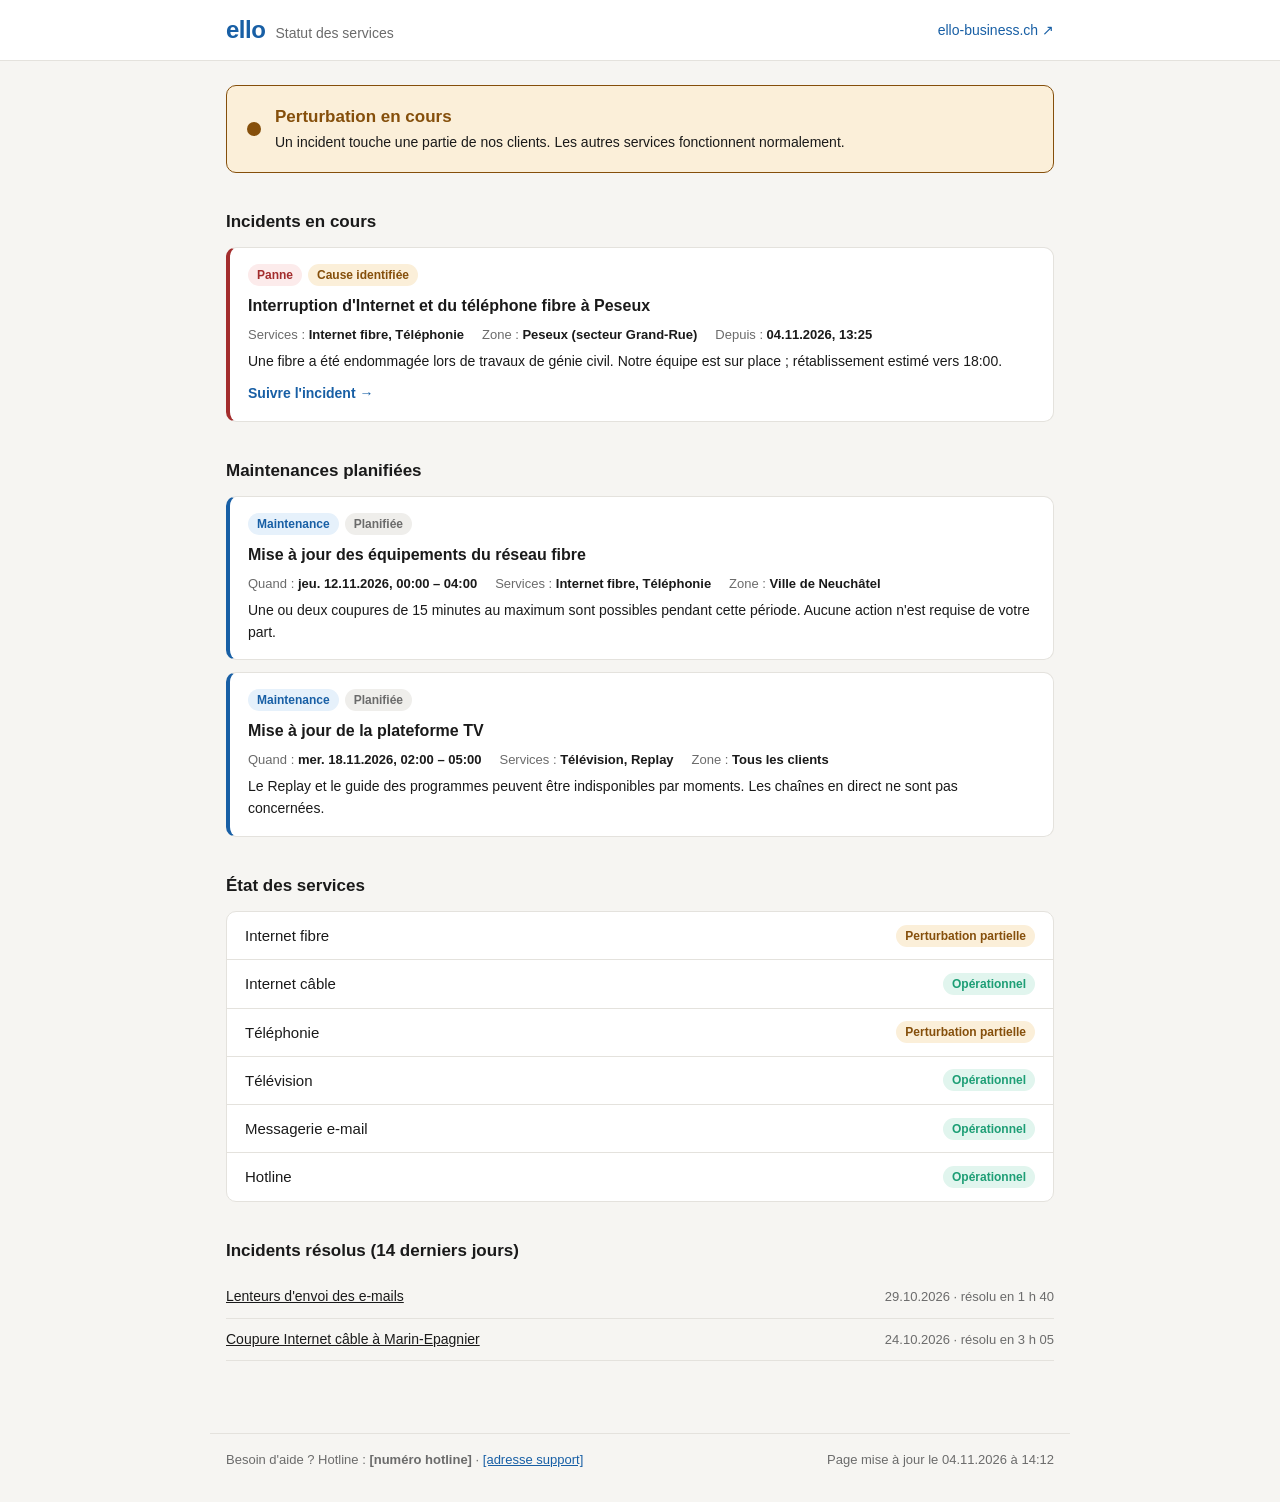
==== index.html @ a66b6b94 "Lien du site principal : ello-business.ch Co-Authored-By: Claude Opus 5.5 <noreply@anthropic.com>" ====
<!doctype html>
<html lang="fr">
<head>
  <meta charset="utf-8">
  <meta name="viewport" content="width=device-width, initial-scale=1">
  <title>Statut des services — ello</title>
  <meta name="description" content="État en temps réel des services ello : pannes en cours et maintenances planifiées.">
  <link rel="stylesheet" href="assets/style.css">
</head>
<body>

<header class="site-header">
  <div class="wrap">
    <a class="logo" href="./"><b>ello</b><span>Statut des services</span></a>
    <nav><a href="https://ello-business.ch">ello-business.ch &#8599;</a></nav>
  </div>
</header>

<main class="wrap">

  <!-- État global : ok / warn / danger selon l'incident le plus grave en cours -->
  <div class="overall warn" role="status">
    <span class="dot" aria-hidden="true"></span>
    <div>
      <strong>Perturbation en cours</strong>
      <p>Un incident touche une partie de nos clients. Les autres services fonctionnent normalement.</p>
    </div>
  </div>

  <h2>Incidents en cours</h2>
  <article class="card accent-danger">
    <div class="pills">
      <span class="pill danger">Panne</span>
      <span class="pill warn">Cause identifiée</span>
    </div>
    <h3><a href="incidents/2026-11-04-panne-fibre-peseux.html">Interruption d'Internet et du téléphone fibre à Peseux</a></h3>
    <div class="meta">
      <span>Services : <b>Internet fibre, Téléphonie</b></span>
      <span>Zone : <b>Peseux (secteur Grand-Rue)</b></span>
      <span>Depuis : <b>04.11.2026, 13:25</b></span>
    </div>
    <p>Une fibre a été endommagée lors de travaux de génie civil. Notre équipe est sur place ; rétablissement estimé vers 18:00.</p>
    <a class="more" href="incidents/2026-11-04-panne-fibre-peseux.html">Suivre l'incident &rarr;</a>
  </article>

  <h2>Maintenances planifiées</h2>
  <article class="card accent-info">
    <div class="pills">
      <span class="pill info">Maintenance</span>
      <span class="pill neutral">Planifiée</span>
    </div>
    <h3>Mise à jour des équipements du réseau fibre</h3>
    <div class="meta">
      <span>Quand : <b>jeu. 12.11.2026, 00:00 – 04:00</b></span>
      <span>Services : <b>Internet fibre, Téléphonie</b></span>
      <span>Zone : <b>Ville de Neuchâtel</b></span>
    </div>
    <p>Une ou deux coupures de 15 minutes au maximum sont possibles pendant cette période. Aucune action n'est requise de votre part.</p>
  </article>
  <article class="card accent-info">
    <div class="pills">
      <span class="pill info">Maintenance</span>
      <span class="pill neutral">Planifiée</span>
    </div>
    <h3>Mise à jour de la plateforme TV</h3>
    <div class="meta">
      <span>Quand : <b>mer. 18.11.2026, 02:00 – 05:00</b></span>
      <span>Services : <b>Télévision, Replay</b></span>
      <span>Zone : <b>Tous les clients</b></span>
    </div>
    <p>Le Replay et le guide des programmes peuvent être indisponibles par moments. Les chaînes en direct ne sont pas concernées.</p>
  </article>

  <h2>État des services</h2>
  <div class="services">
    <ul>
      <li><span>Internet fibre</span><span class="pill warn">Perturbation partielle</span></li>
      <li><span>Internet câble</span><span class="pill ok">Opérationnel</span></li>
      <li><span>Téléphonie</span><span class="pill warn">Perturbation partielle</span></li>
      <li><span>Télévision</span><span class="pill ok">Opérationnel</span></li>
      <li><span>Messagerie e-mail</span><span class="pill ok">Opérationnel</span></li>
      <li><span>Hotline</span><span class="pill ok">Opérationnel</span></li>
    </ul>
  </div>

  <h2>Incidents résolus (14 derniers jours)</h2>
  <ul class="history">
    <li><a href="#">Lenteurs d'envoi des e-mails</a><time datetime="2026-10-29">29.10.2026 · résolu en 1 h 40</time></li>
    <li><a href="#">Coupure Internet câble à Marin-Epagnier</a><time datetime="2026-10-24">24.10.2026 · résolu en 3 h 05</time></li>
  </ul>

</main>

<footer class="site-footer">
  <div class="wrap">
    <span>Besoin d'aide ? Hotline : <b>[numéro hotline]</b> · <a href="mailto:[adresse support]">[adresse support]</a></span>
    <span>Page mise à jour le 04.11.2026 à 14:12</span>
  </div>
</footer>

</body>
</html>
---- assets/style.css ----
/* Page de statut ello — feuille de style partagée (aperçu + pages d'incident).
   Aucune ressource externe : la page doit rester légère et lisible en 4G. */

:root {
  --bg: #f6f5f2;
  --surface: #ffffff;
  --border: #e4e2dd;
  --text: #1a1a1a;
  --muted: #6b6b6b;
  --brand: #185FA5;

  --ok: #1D9E75;      --ok-bg: #E1F5EE;
  --warn: #854F0B;    --warn-bg: #FBEFD9;
  --danger: #A32D2D;  --danger-bg: #FCEBEB;
  --info: #185FA5;    --info-bg: #E6F1FB;
  --neutral: #6b6b6b; --neutral-bg: #efeeeb;
}
@media (prefers-color-scheme: dark) {
  :root {
    --bg: #141414;
    --surface: #1e1e1e;
    --border: #333;
    --text: #ececec;
    --muted: #a0a0a0;
    --brand: #6aa8e8;

    --ok: #4cc79f;      --ok-bg: #16352b;
    --warn: #e0a85a;    --warn-bg: #3a2c14;
    --danger: #e57373;  --danger-bg: #3d1d1d;
    --info: #6aa8e8;    --info-bg: #182c40;
    --neutral: #a0a0a0; --neutral-bg: #2a2a2a;
  }
}

* { box-sizing: border-box; }
html { -webkit-text-size-adjust: 100%; }
body {
  margin: 0;
  background: var(--bg);
  color: var(--text);
  font: 15px/1.55 -apple-system, BlinkMacSystemFont, "Segoe UI", Roboto, "Helvetica Neue", Arial, sans-serif;
}
a { color: var(--brand); }
.wrap { max-width: 860px; margin: 0 auto; padding: 0 16px; }

/* ── En-tête / pied ─────────────────────────────────────────────────── */
.site-header { background: var(--surface); border-bottom: 1px solid var(--border); }
.site-header .wrap { display: flex; align-items: center; justify-content: space-between; height: 60px; }
.logo { display: flex; align-items: baseline; gap: 10px; text-decoration: none; color: var(--text); }
.logo b { font-size: 24px; letter-spacing: -.02em; color: var(--brand); }
.logo span { font-size: 14px; color: var(--muted); }
.site-header nav a { font-size: 14px; text-decoration: none; }

.site-footer { margin: 48px 0 32px; font-size: 13px; color: var(--muted); }
.site-footer .wrap { display: flex; flex-wrap: wrap; justify-content: space-between; gap: 8px 24px; border-top: 1px solid var(--border); padding-top: 16px; }

main.wrap { padding-top: 24px; padding-bottom: 24px; }
h1 { font-size: 26px; line-height: 1.25; margin: 0 0 8px; }
h2 { font-size: 17px; margin: 36px 0 12px; }
.muted { color: var(--muted); }
.small { font-size: 13px; }

/* ── Bandeau d'état global ──────────────────────────────────────────── */
.overall {
  display: flex; gap: 14px; align-items: center;
  padding: 18px 20px; border-radius: 10px; border: 1px solid;
}
.overall .dot { flex: none; width: 14px; height: 14px; border-radius: 50%; background: currentColor; }
.overall strong { display: block; font-size: 17px; }
.overall p { margin: 2px 0 0; font-size: 14px; color: var(--text); }
.overall.ok     { color: var(--ok);     background: var(--ok-bg);     border-color: var(--ok); }
.overall.warn   { color: var(--warn);   background: var(--warn-bg);   border-color: var(--warn); }
.overall.danger { color: var(--danger); background: var(--danger-bg); border-color: var(--danger); }

/* ── Pastilles ──────────────────────────────────────────────────────── */
.pill {
  display: inline-block; font-size: 12px; font-weight: 600; line-height: 1;
  padding: 5px 9px; border-radius: 999px; white-space: nowrap;
}
.pill.ok      { color: var(--ok);      background: var(--ok-bg); }
.pill.warn    { color: var(--warn);    background: var(--warn-bg); }
.pill.danger  { color: var(--danger);  background: var(--danger-bg); }
.pill.info    { color: var(--info);    background: var(--info-bg); }
.pill.neutral { color: var(--neutral); background: var(--neutral-bg); }

/* ── Cartes (incidents, maintenances) ───────────────────────────────── */
.card {
  background: var(--surface); border: 1px solid var(--border); border-radius: 10px;
  padding: 16px 18px; margin-bottom: 12px;
}
.card.accent-danger { border-left: 4px solid var(--danger); }
.card.accent-info   { border-left: 4px solid var(--info); }
.card .pills { display: flex; flex-wrap: wrap; gap: 6px; margin-bottom: 8px; }
.card h3 { font-size: 16px; margin: 0 0 6px; }
.card h3 a { color: var(--text); text-decoration: none; }
.card h3 a:hover { text-decoration: underline; }
.card p { margin: 6px 0 0; font-size: 14px; }
.meta { display: flex; flex-wrap: wrap; gap: 4px 18px; font-size: 13px; color: var(--muted); }
.meta b { color: var(--text); font-weight: 600; }
.card .more { display: inline-block; margin-top: 10px; font-size: 14px; font-weight: 600; text-decoration: none; }

.empty { padding: 14px 18px; border: 1px dashed var(--border); border-radius: 10px; color: var(--muted); font-size: 14px; }

/* ── Liste des services ─────────────────────────────────────────────── */
.services { background: var(--surface); border: 1px solid var(--border); border-radius: 10px; overflow: hidden; }
.services li {
  list-style: none; display: flex; justify-content: space-between; align-items: center; gap: 12px;
  padding: 12px 18px; border-top: 1px solid var(--border);
}
.services li:first-child { border-top: 0; }
.services ul { margin: 0; padding: 0; }

/* ── Historique (incidents résolus) ─────────────────────────────────── */
.history { margin: 0; padding: 0; }
.history li {
  list-style: none; display: flex; justify-content: space-between; align-items: baseline; gap: 12px;
  padding: 10px 0; border-bottom: 1px solid var(--border); font-size: 14px;
}
.history li a { color: var(--text); }
.history time { flex: none; color: var(--muted); font-size: 13px; }

/* ── Page incident ──────────────────────────────────────────────────── */
.back { display: inline-block; margin-bottom: 16px; font-size: 14px; text-decoration: none; }
.incident-head .pills { display: flex; flex-wrap: wrap; gap: 6px; margin-bottom: 10px; }

.steps { display: flex; margin: 24px 0; padding: 0; counter-reset: step; }
.steps li {
  list-style: none; flex: 1; position: relative; text-align: center;
  font-size: 12px; color: var(--muted); padding-top: 26px;
}
.steps li::before {
  content: ""; position: absolute; top: 4px; left: 50%; transform: translateX(-50%);
  width: 14px; height: 14px; border-radius: 50%;
  background: var(--surface); border: 2px solid var(--border); z-index: 1;
}
.steps li::after {
  content: ""; position: absolute; top: 11px; left: -50%; width: 100%; height: 2px; background: var(--border);
}
.steps li:first-child::after { display: none; }
.steps li.done { color: var(--text); }
.steps li.done::before { background: var(--warn); border-color: var(--warn); }
.steps li.done::after  { background: var(--warn); }
.steps li.current { color: var(--text); font-weight: 700; }
.steps li.current::before { box-shadow: 0 0 0 4px var(--warn-bg); }

.facts {
  display: grid; grid-template-columns: repeat(auto-fit, minmax(180px, 1fr)); gap: 1px;
  background: var(--border); border: 1px solid var(--border); border-radius: 10px; overflow: hidden;
}
.facts div { background: var(--surface); padding: 12px 16px; }
.facts dt { font-size: 12px; color: var(--muted); }
.facts dd { margin: 2px 0 0; font-weight: 600; }

.advice {
  margin-top: 16px; padding: 14px 18px; border-radius: 10px;
  background: var(--info-bg); font-size: 14px;
}
.advice strong { color: var(--info); }
.advice ul { margin: 6px 0 0; padding-left: 20px; }

.timeline { margin: 0; padding: 0; }
.timeline li { list-style: none; position: relative; padding: 0 0 22px 26px; border-left: 2px solid var(--border); margin-left: 6px; }
.timeline li:last-child { border-left-color: transparent; padding-bottom: 0; }
.timeline li::before {
  content: ""; position: absolute; left: -7px; top: 4px;
  width: 12px; height: 12px; border-radius: 50%; background: var(--surface); border: 2px solid var(--muted);
}
.timeline li:first-child::before { border-color: var(--warn); background: var(--warn); }
.timeline .when { font-size: 13px; color: var(--muted); }
.timeline .when .pill { margin-left: 6px; vertical-align: 1px; }
.timeline p { margin: 4px 0 0; }

@media (max-width: 560px) {
  h1 { font-size: 22px; }
  .steps li { font-size: 11px; }
  .history li { flex-direction: column; gap: 2px; }
}
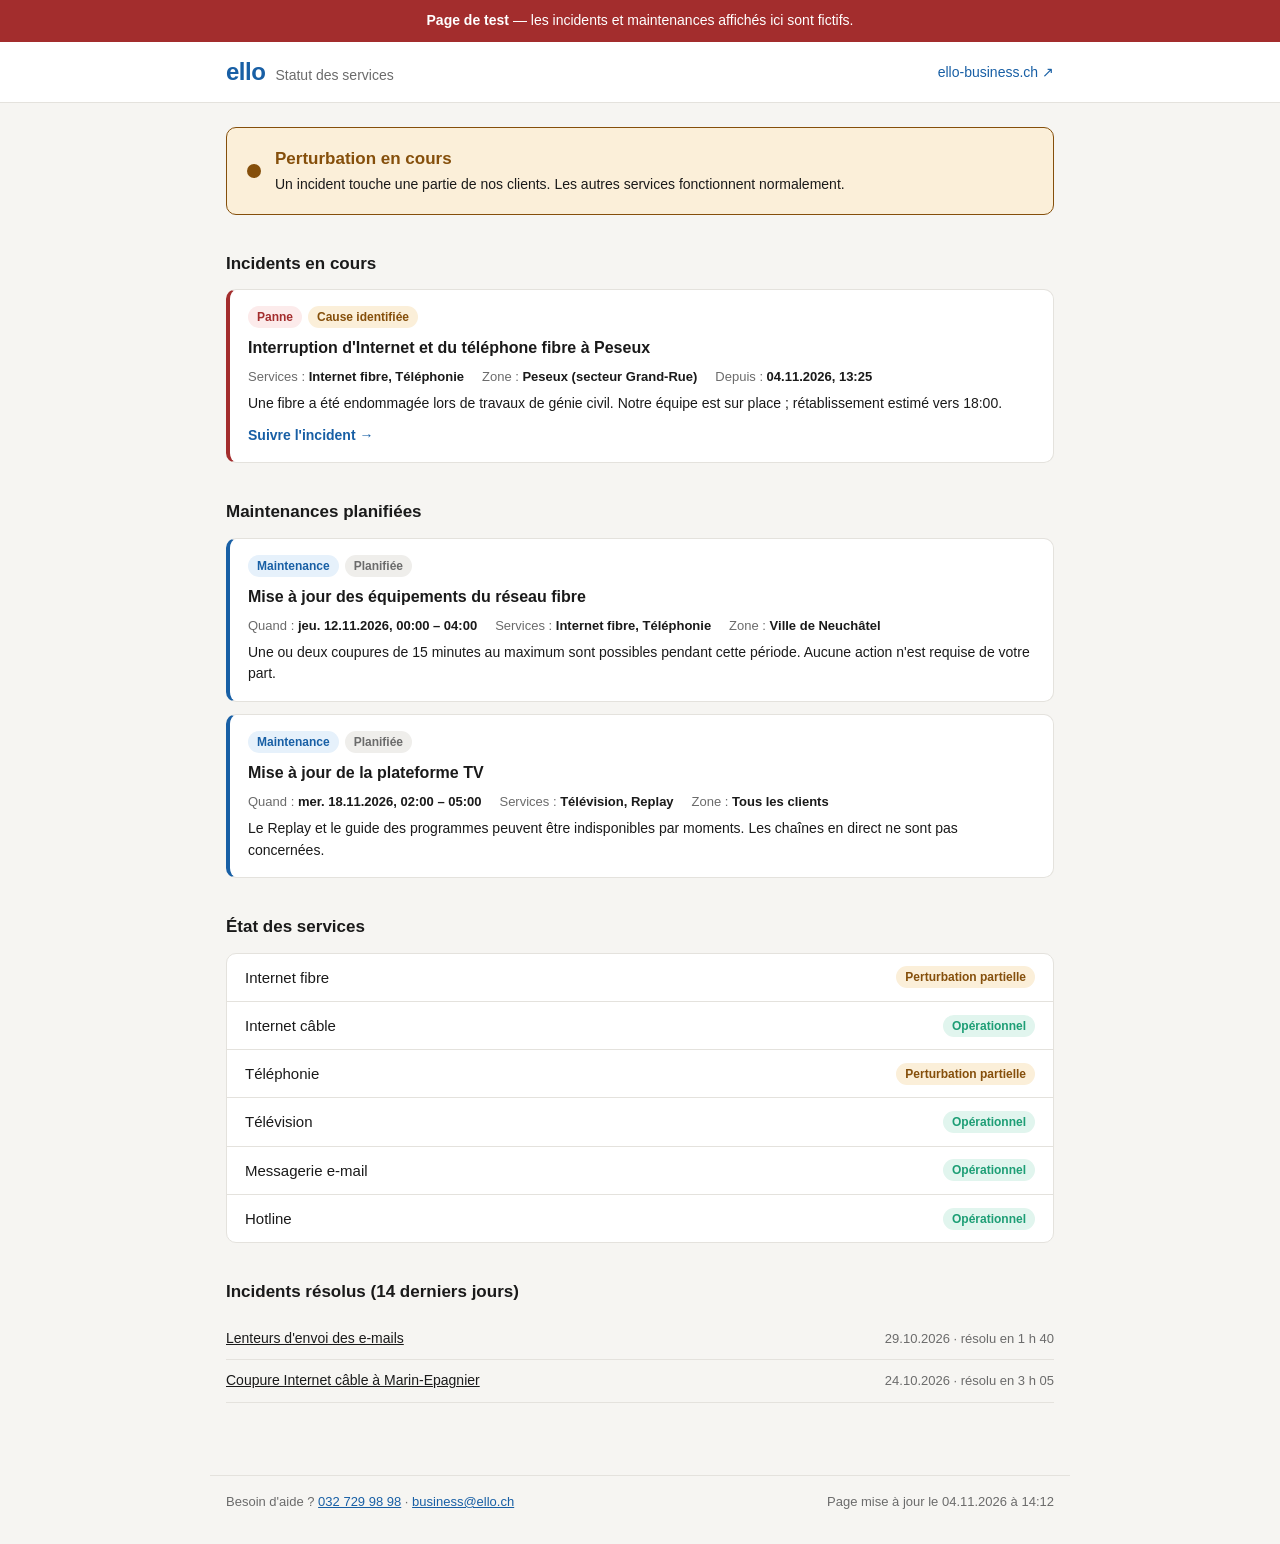
==== commit 2b620126: "Bandeau « page de test » et contacts business en pied de page Co-Authored-By: Claude Opus 5.5 <norep" ====
--- a/index.html
+++ b/index.html
@@ -8,6 +8,10 @@
   <link rel="stylesheet" href="assets/style.css">
 </head>
 <body>
+
+<div class="test-banner" role="alert">
+  <strong>Page de test</strong> — les incidents et maintenances affichés ici sont fictifs.
+</div>
 
 <header class="site-header">
   <div class="wrap">
@@ -93,7 +97,7 @@
 
 <footer class="site-footer">
   <div class="wrap">
-    <span>Besoin d'aide ? Hotline : <b>[numéro hotline]</b> · <a href="mailto:[adresse support]">[adresse support]</a></span>
+    <span>Besoin d'aide ? <a href="tel:+41327299898">032 729 98 98</a> · <a href="mailto:business@ello.ch">business@ello.ch</a></span>
     <span>Page mise à jour le 04.11.2026 à 14:12</span>
   </div>
 </footer>
--- a/assets/style.css
+++ b/assets/style.css
@@ -175,3 +175,9 @@
   .steps li { font-size: 11px; }
   .history li { flex-direction: column; gap: 2px; }
 }
+
+/* ── Bandeau « page de test » (à retirer à la mise en service) ───────── */
+.test-banner {
+  background: #A32D2D; color: #fff; text-align: center;
+  padding: 10px 16px; font-size: 14px;
+}
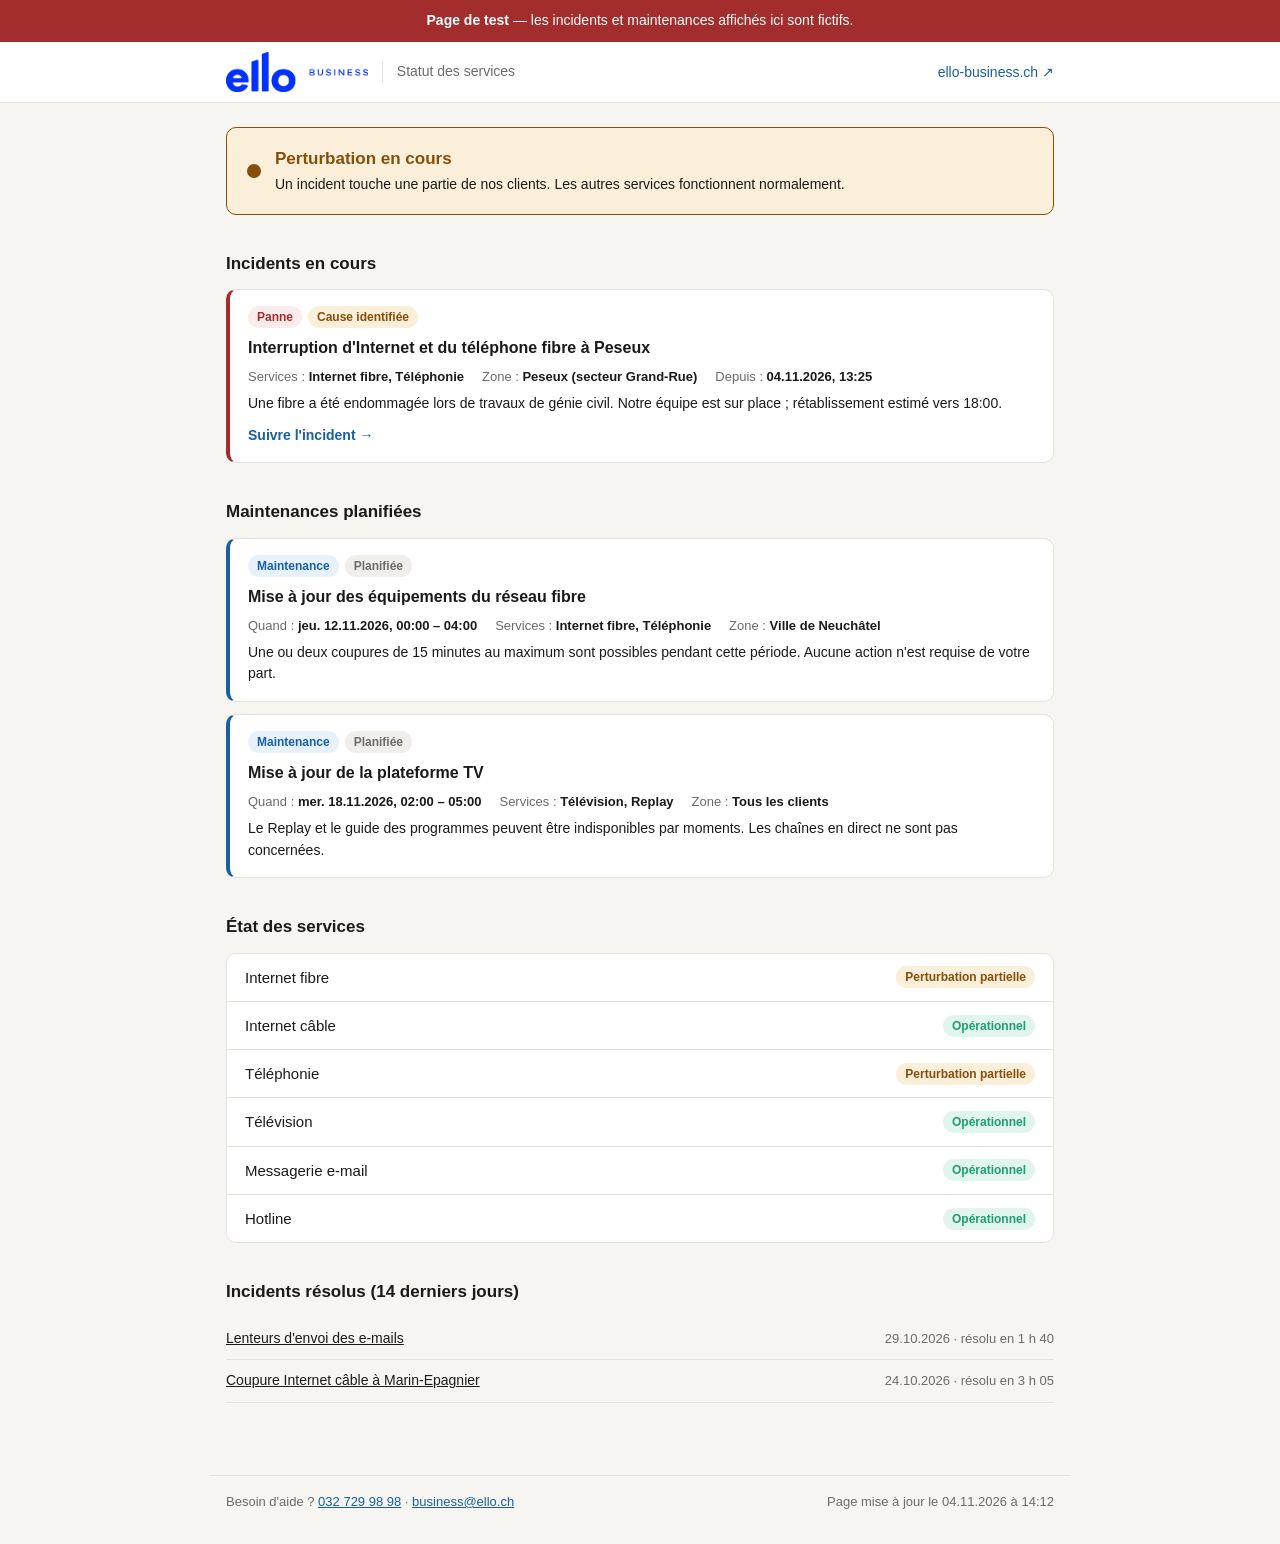
==== commit 6aef3e26: "Logo ello business dans l'en-tête (blanc en mode sombre) Co-Authored-By: Claude Opus 5.5 <noreply@an" ====
--- a/index.html
+++ b/index.html
@@ -15,7 +15,7 @@
 
 <header class="site-header">
   <div class="wrap">
-    <a class="logo" href="./"><b>ello</b><span>Statut des services</span></a>
+    <a class="logo" href="./"><img src="assets/logo-ello-business.png" alt="ello business" width="142" height="40"><span>Statut des services</span></a>
     <nav><a href="https://ello-business.ch">ello-business.ch &#8599;</a></nav>
   </div>
 </header>
--- a/assets/style.css
+++ b/assets/style.css
@@ -46,9 +46,12 @@
 /* ── En-tête / pied ─────────────────────────────────────────────────── */
 .site-header { background: var(--surface); border-bottom: 1px solid var(--border); }
 .site-header .wrap { display: flex; align-items: center; justify-content: space-between; height: 60px; }
-.logo { display: flex; align-items: baseline; gap: 10px; text-decoration: none; color: var(--text); }
-.logo b { font-size: 24px; letter-spacing: -.02em; color: var(--brand); }
-.logo span { font-size: 14px; color: var(--muted); }
+.logo { display: flex; align-items: center; gap: 14px; text-decoration: none; color: var(--text); }
+.logo img { display: block; height: 40px; width: auto; }
+.logo span { font-size: 14px; color: var(--muted); padding-left: 14px; border-left: 1px solid var(--border); }
+/* Logo bleu illisible sur fond sombre : passé en blanc en mode sombre. */
+@media (prefers-color-scheme: dark) { .logo img { filter: brightness(0) invert(1); } }
+@media (max-width: 420px) { .logo span { display: none; } }
 .site-header nav a { font-size: 14px; text-decoration: none; }
 
 .site-footer { margin: 48px 0 32px; font-size: 13px; color: var(--muted); }
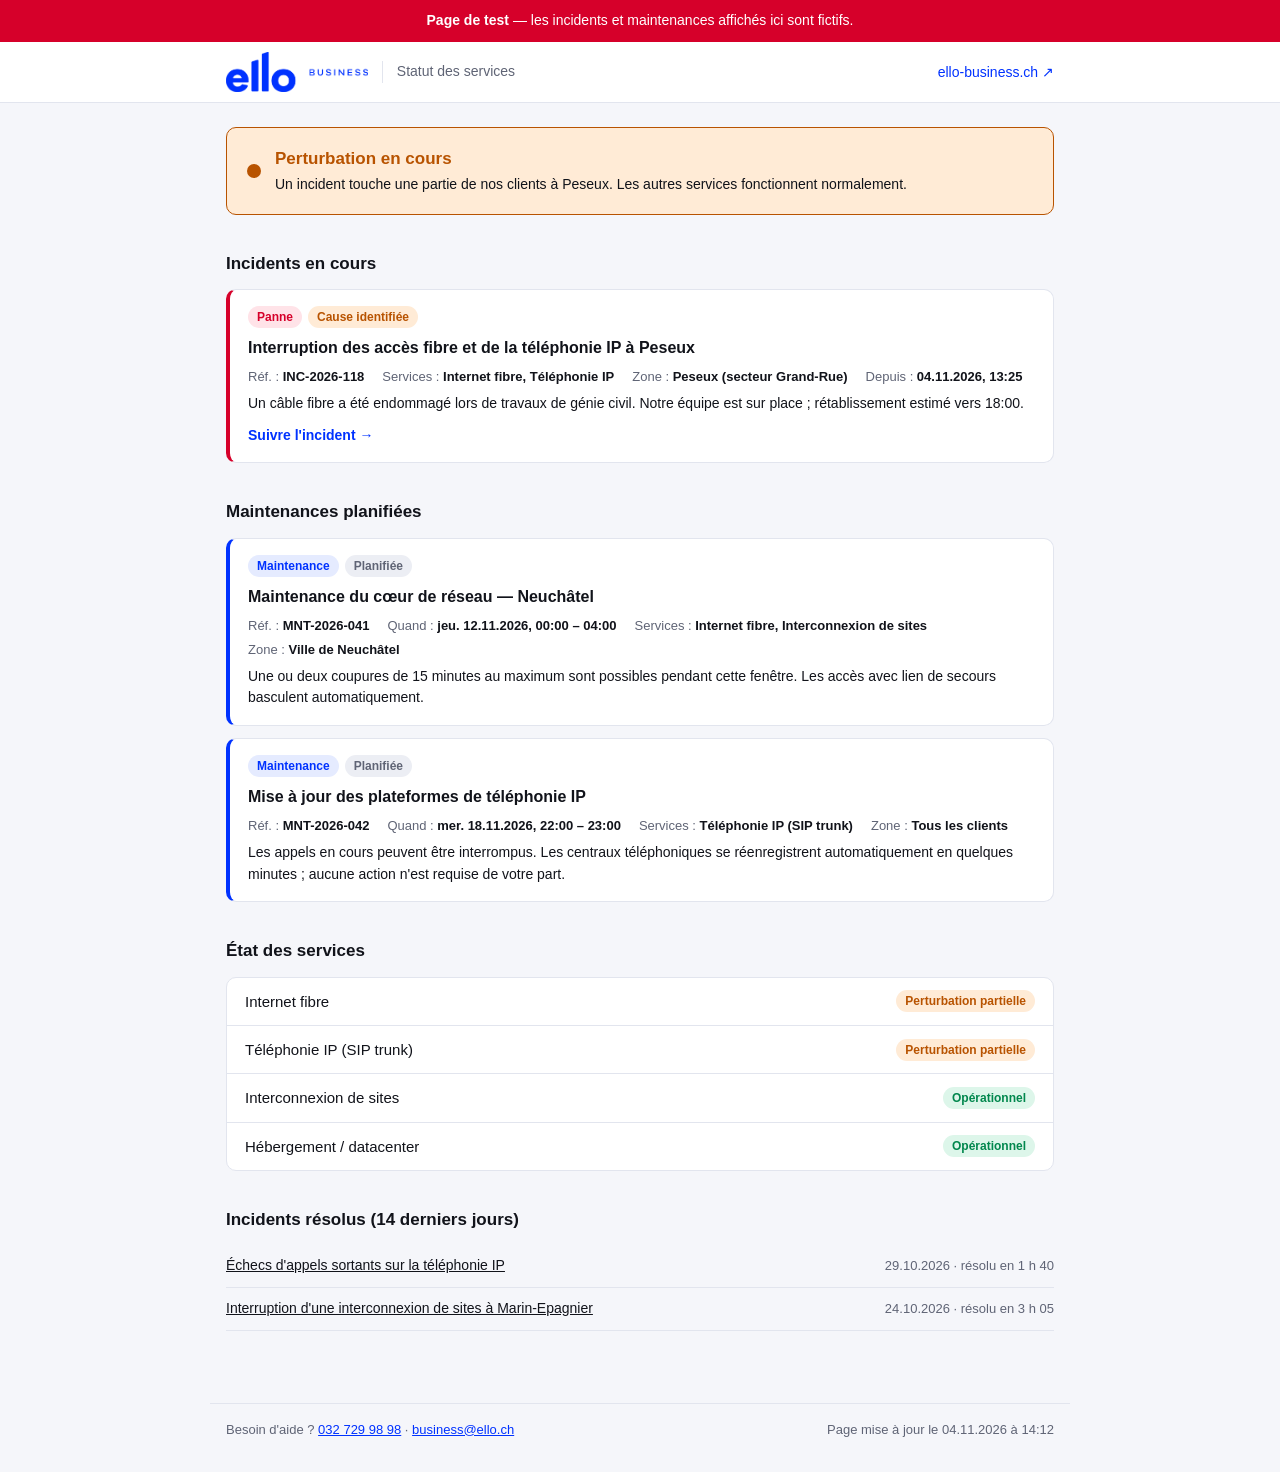
==== commit 3de87bf1: "Contenu B2B : services, exemples, références et conseils pour clients pro Services : Internet fibre," ====
--- a/index.html
+++ b/index.html
@@ -3,8 +3,8 @@
 <head>
   <meta charset="utf-8">
   <meta name="viewport" content="width=device-width, initial-scale=1">
-  <title>Statut des services — ello</title>
-  <meta name="description" content="État en temps réel des services ello : pannes en cours et maintenances planifiées.">
+  <title>Statut des services — ello business</title>
+  <meta name="description" content="État des services ello business : incidents en cours et maintenances planifiées.">
   <link rel="stylesheet" href="assets/style.css">
 </head>
 <body>
@@ -27,7 +27,7 @@
     <span class="dot" aria-hidden="true"></span>
     <div>
       <strong>Perturbation en cours</strong>
-      <p>Un incident touche une partie de nos clients. Les autres services fonctionnent normalement.</p>
+      <p>Un incident touche une partie de nos clients à Peseux. Les autres services fonctionnent normalement.</p>
     </div>
   </div>
 
@@ -37,13 +37,14 @@
       <span class="pill danger">Panne</span>
       <span class="pill warn">Cause identifiée</span>
     </div>
-    <h3><a href="incidents/2026-11-04-panne-fibre-peseux.html">Interruption d'Internet et du téléphone fibre à Peseux</a></h3>
+    <h3><a href="incidents/2026-11-04-panne-fibre-peseux.html">Interruption des accès fibre et de la téléphonie IP à Peseux</a></h3>
     <div class="meta">
-      <span>Services : <b>Internet fibre, Téléphonie</b></span>
+      <span>Réf. : <b>INC-2026-118</b></span>
+      <span>Services : <b>Internet fibre, Téléphonie IP</b></span>
       <span>Zone : <b>Peseux (secteur Grand-Rue)</b></span>
       <span>Depuis : <b>04.11.2026, 13:25</b></span>
     </div>
-    <p>Une fibre a été endommagée lors de travaux de génie civil. Notre équipe est sur place ; rétablissement estimé vers 18:00.</p>
+    <p>Un câble fibre a été endommagé lors de travaux de génie civil. Notre équipe est sur place ; rétablissement estimé vers 18:00.</p>
     <a class="more" href="incidents/2026-11-04-panne-fibre-peseux.html">Suivre l'incident &rarr;</a>
   </article>
 
@@ -53,44 +54,44 @@
       <span class="pill info">Maintenance</span>
       <span class="pill neutral">Planifiée</span>
     </div>
-    <h3>Mise à jour des équipements du réseau fibre</h3>
+    <h3>Maintenance du cœur de réseau — Neuchâtel</h3>
     <div class="meta">
+      <span>Réf. : <b>MNT-2026-041</b></span>
       <span>Quand : <b>jeu. 12.11.2026, 00:00 – 04:00</b></span>
-      <span>Services : <b>Internet fibre, Téléphonie</b></span>
+      <span>Services : <b>Internet fibre, Interconnexion de sites</b></span>
       <span>Zone : <b>Ville de Neuchâtel</b></span>
     </div>
-    <p>Une ou deux coupures de 15 minutes au maximum sont possibles pendant cette période. Aucune action n'est requise de votre part.</p>
+    <p>Une ou deux coupures de 15 minutes au maximum sont possibles pendant cette fenêtre. Les accès avec lien de secours basculent automatiquement.</p>
   </article>
   <article class="card accent-info">
     <div class="pills">
       <span class="pill info">Maintenance</span>
       <span class="pill neutral">Planifiée</span>
     </div>
-    <h3>Mise à jour de la plateforme TV</h3>
+    <h3>Mise à jour des plateformes de téléphonie IP</h3>
     <div class="meta">
-      <span>Quand : <b>mer. 18.11.2026, 02:00 – 05:00</b></span>
-      <span>Services : <b>Télévision, Replay</b></span>
+      <span>Réf. : <b>MNT-2026-042</b></span>
+      <span>Quand : <b>mer. 18.11.2026, 22:00 – 23:00</b></span>
+      <span>Services : <b>Téléphonie IP (SIP trunk)</b></span>
       <span>Zone : <b>Tous les clients</b></span>
     </div>
-    <p>Le Replay et le guide des programmes peuvent être indisponibles par moments. Les chaînes en direct ne sont pas concernées.</p>
+    <p>Les appels en cours peuvent être interrompus. Les centraux téléphoniques se réenregistrent automatiquement en quelques minutes ; aucune action n'est requise de votre part.</p>
   </article>
 
   <h2>État des services</h2>
   <div class="services">
     <ul>
       <li><span>Internet fibre</span><span class="pill warn">Perturbation partielle</span></li>
-      <li><span>Internet câble</span><span class="pill ok">Opérationnel</span></li>
-      <li><span>Téléphonie</span><span class="pill warn">Perturbation partielle</span></li>
-      <li><span>Télévision</span><span class="pill ok">Opérationnel</span></li>
-      <li><span>Messagerie e-mail</span><span class="pill ok">Opérationnel</span></li>
-      <li><span>Hotline</span><span class="pill ok">Opérationnel</span></li>
+      <li><span>Téléphonie IP (SIP trunk)</span><span class="pill warn">Perturbation partielle</span></li>
+      <li><span>Interconnexion de sites</span><span class="pill ok">Opérationnel</span></li>
+      <li><span>Hébergement / datacenter</span><span class="pill ok">Opérationnel</span></li>
     </ul>
   </div>
 
   <h2>Incidents résolus (14 derniers jours)</h2>
   <ul class="history">
-    <li><a href="#">Lenteurs d'envoi des e-mails</a><time datetime="2026-10-29">29.10.2026 · résolu en 1 h 40</time></li>
-    <li><a href="#">Coupure Internet câble à Marin-Epagnier</a><time datetime="2026-10-24">24.10.2026 · résolu en 3 h 05</time></li>
+    <li><a href="#">Échecs d'appels sortants sur la téléphonie IP</a><time datetime="2026-10-29">29.10.2026 · résolu en 1 h 40</time></li>
+    <li><a href="#">Interruption d'une interconnexion de sites à Marin-Epagnier</a><time datetime="2026-10-24">24.10.2026 · résolu en 3 h 05</time></li>
   </ul>
 
 </main>
--- a/assets/style.css
+++ b/assets/style.css
@@ -2,33 +2,35 @@
    Aucune ressource externe : la page doit rester légère et lisible en 4G. */
 
 :root {
-  --bg: #f6f5f2;
+  /* Palette calée sur le bleu du logo ello business (#0032FF). Les couleurs de
+     texte restent assez foncées pour être lisibles sur fond blanc (WCAG AA). */
+  --bg: #f5f6fa;
   --surface: #ffffff;
-  --border: #e4e2dd;
-  --text: #1a1a1a;
-  --muted: #6b6b6b;
-  --brand: #185FA5;
+  --border: #e2e5ee;
+  --text: #11131a;
+  --muted: #5f6475;
+  --brand: #0032FF;
 
-  --ok: #1D9E75;      --ok-bg: #E1F5EE;
-  --warn: #854F0B;    --warn-bg: #FBEFD9;
-  --danger: #A32D2D;  --danger-bg: #FCEBEB;
-  --info: #185FA5;    --info-bg: #E6F1FB;
-  --neutral: #6b6b6b; --neutral-bg: #efeeeb;
+  --ok: #00874D;      --ok-bg: #DDF6EA;
+  --warn: #B85300;    --warn-bg: #FFEBD6;
+  --danger: #D6002A;  --danger-bg: #FFE3E8;
+  --info: #0032FF;    --info-bg: #E5EBFF;
+  --neutral: #5f6475; --neutral-bg: #eceef4;
 }
 @media (prefers-color-scheme: dark) {
   :root {
-    --bg: #141414;
-    --surface: #1e1e1e;
-    --border: #333;
-    --text: #ececec;
-    --muted: #a0a0a0;
-    --brand: #6aa8e8;
+    --bg: #0e1018;
+    --surface: #181b26;
+    --border: #2c3142;
+    --text: #eceef4;
+    --muted: #a3a8b8;
+    --brand: #7C95FF;
 
-    --ok: #4cc79f;      --ok-bg: #16352b;
-    --warn: #e0a85a;    --warn-bg: #3a2c14;
-    --danger: #e57373;  --danger-bg: #3d1d1d;
-    --info: #6aa8e8;    --info-bg: #182c40;
-    --neutral: #a0a0a0; --neutral-bg: #2a2a2a;
+    --ok: #2FD08A;      --ok-bg: #0f3324;
+    --warn: #FF9F43;    --warn-bg: #3d2610;
+    --danger: #FF5C77;  --danger-bg: #42121c;
+    --info: #7C95FF;    --info-bg: #161f4d;
+    --neutral: #a3a8b8; --neutral-bg: #262a38;
   }
 }
 
@@ -181,6 +183,6 @@
 
 /* ── Bandeau « page de test » (à retirer à la mise en service) ───────── */
 .test-banner {
-  background: #A32D2D; color: #fff; text-align: center;
+  background: #D6002A; color: #fff; text-align: center;
   padding: 10px 16px; font-size: 14px;
 }
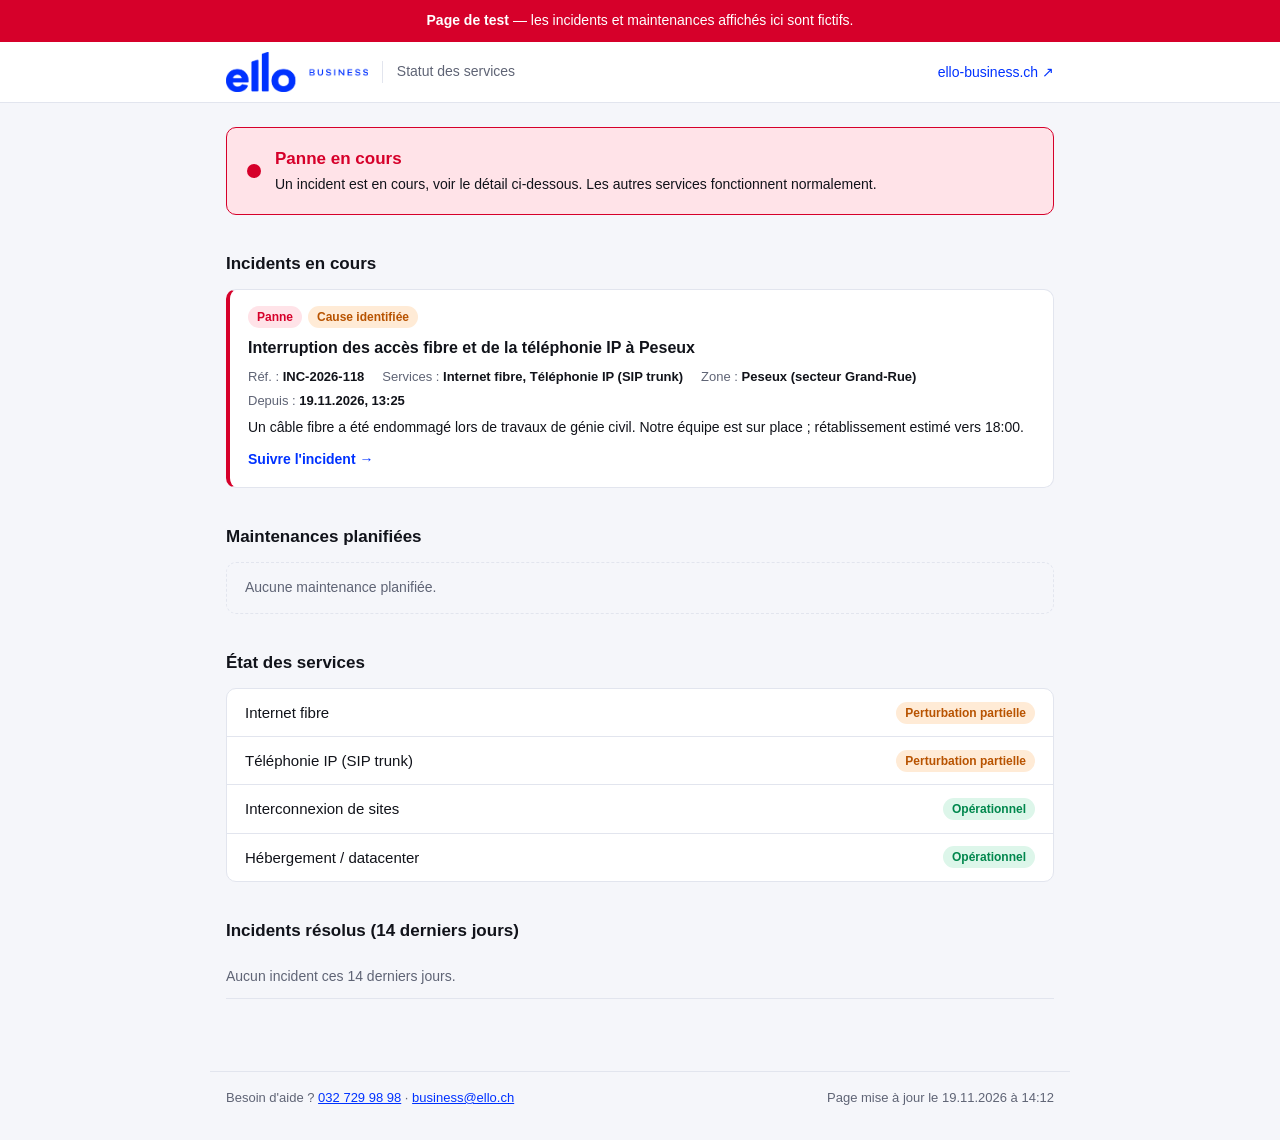
==== commit e1ab2542: "Contenu piloté par status.json, publié depuis le dashboard hotline Le HTML ne contient plus de donné" ====
--- a/index.html
+++ b/index.html
@@ -7,9 +7,10 @@
   <meta name="description" content="État des services ello business : incidents en cours et maintenances planifiées.">
   <link rel="stylesheet" href="assets/style.css">
 </head>
-<body>
+<!-- Contenu affiché depuis status.json (publié depuis le dashboard hotline) — voir assets/status.js -->
+<body data-page="index">
 
-<div class="test-banner" role="alert">
+<div class="test-banner" id="test-banner" role="alert" hidden>
   <strong>Page de test</strong> — les incidents et maintenances affichés ici sont fictifs.
 </div>
 
@@ -22,86 +23,35 @@
 
 <main class="wrap">
 
-  <!-- État global : ok / warn / danger selon l'incident le plus grave en cours -->
-  <div class="overall warn" role="status">
+  <div class="overall neutral" id="overall" role="status">
     <span class="dot" aria-hidden="true"></span>
-    <div>
-      <strong>Perturbation en cours</strong>
-      <p>Un incident touche une partie de nos clients à Peseux. Les autres services fonctionnent normalement.</p>
-    </div>
+    <div><strong>Chargement…</strong><p>Récupération de l'état des services.</p></div>
   </div>
+  <noscript>
+    <div class="overall warn"><div><strong>JavaScript requis</strong><p>Activez JavaScript pour afficher l'état des services, ou contactez le support au 032 729 98 98.</p></div></div>
+  </noscript>
 
   <h2>Incidents en cours</h2>
-  <article class="card accent-danger">
-    <div class="pills">
-      <span class="pill danger">Panne</span>
-      <span class="pill warn">Cause identifiée</span>
-    </div>
-    <h3><a href="incidents/2026-11-04-panne-fibre-peseux.html">Interruption des accès fibre et de la téléphonie IP à Peseux</a></h3>
-    <div class="meta">
-      <span>Réf. : <b>INC-2026-118</b></span>
-      <span>Services : <b>Internet fibre, Téléphonie IP</b></span>
-      <span>Zone : <b>Peseux (secteur Grand-Rue)</b></span>
-      <span>Depuis : <b>04.11.2026, 13:25</b></span>
-    </div>
-    <p>Un câble fibre a été endommagé lors de travaux de génie civil. Notre équipe est sur place ; rétablissement estimé vers 18:00.</p>
-    <a class="more" href="incidents/2026-11-04-panne-fibre-peseux.html">Suivre l'incident &rarr;</a>
-  </article>
+  <div id="incidents"></div>
 
   <h2>Maintenances planifiées</h2>
-  <article class="card accent-info">
-    <div class="pills">
-      <span class="pill info">Maintenance</span>
-      <span class="pill neutral">Planifiée</span>
-    </div>
-    <h3>Maintenance du cœur de réseau — Neuchâtel</h3>
-    <div class="meta">
-      <span>Réf. : <b>MNT-2026-041</b></span>
-      <span>Quand : <b>jeu. 12.11.2026, 00:00 – 04:00</b></span>
-      <span>Services : <b>Internet fibre, Interconnexion de sites</b></span>
-      <span>Zone : <b>Ville de Neuchâtel</b></span>
-    </div>
-    <p>Une ou deux coupures de 15 minutes au maximum sont possibles pendant cette fenêtre. Les accès avec lien de secours basculent automatiquement.</p>
-  </article>
-  <article class="card accent-info">
-    <div class="pills">
-      <span class="pill info">Maintenance</span>
-      <span class="pill neutral">Planifiée</span>
-    </div>
-    <h3>Mise à jour des plateformes de téléphonie IP</h3>
-    <div class="meta">
-      <span>Réf. : <b>MNT-2026-042</b></span>
-      <span>Quand : <b>mer. 18.11.2026, 22:00 – 23:00</b></span>
-      <span>Services : <b>Téléphonie IP (SIP trunk)</b></span>
-      <span>Zone : <b>Tous les clients</b></span>
-    </div>
-    <p>Les appels en cours peuvent être interrompus. Les centraux téléphoniques se réenregistrent automatiquement en quelques minutes ; aucune action n'est requise de votre part.</p>
-  </article>
+  <div id="maintenances"></div>
 
   <h2>État des services</h2>
-  <div class="services">
-    <ul>
-      <li><span>Internet fibre</span><span class="pill warn">Perturbation partielle</span></li>
-      <li><span>Téléphonie IP (SIP trunk)</span><span class="pill warn">Perturbation partielle</span></li>
-      <li><span>Interconnexion de sites</span><span class="pill ok">Opérationnel</span></li>
-      <li><span>Hébergement / datacenter</span><span class="pill ok">Opérationnel</span></li>
-    </ul>
-  </div>
+  <div class="services"><ul id="services"></ul></div>
 
   <h2>Incidents résolus (14 derniers jours)</h2>
-  <ul class="history">
-    <li><a href="#">Échecs d'appels sortants sur la téléphonie IP</a><time datetime="2026-10-29">29.10.2026 · résolu en 1 h 40</time></li>
-    <li><a href="#">Interruption d'une interconnexion de sites à Marin-Epagnier</a><time datetime="2026-10-24">24.10.2026 · résolu en 3 h 05</time></li>
-  </ul>
+  <ul class="history" id="history"></ul>
 
 </main>
 
 <footer class="site-footer">
   <div class="wrap">
     <span>Besoin d'aide ? <a href="tel:+41327299898">032 729 98 98</a> · <a href="mailto:business@ello.ch">business@ello.ch</a></span>
-    <span>Page mise à jour le 04.11.2026 à 14:12</span>
+    <span id="updated"></span>
   </div>
 </footer>
 
+<script src="assets/status.js"></script>
 </body>
 </html>
--- a/assets/style.css
+++ b/assets/style.css
@@ -76,6 +76,8 @@
 .overall.ok     { color: var(--ok);     background: var(--ok-bg);     border-color: var(--ok); }
 .overall.warn   { color: var(--warn);   background: var(--warn-bg);   border-color: var(--warn); }
 .overall.danger { color: var(--danger); background: var(--danger-bg); border-color: var(--danger); }
+.overall.info    { color: var(--info);    background: var(--info-bg);    border-color: var(--info); }
+.overall.neutral { color: var(--neutral); background: var(--neutral-bg); border-color: var(--border); }
 
 /* ── Pastilles ──────────────────────────────────────────────────────── */
 .pill {
@@ -94,6 +96,7 @@
   padding: 16px 18px; margin-bottom: 12px;
 }
 .card.accent-danger { border-left: 4px solid var(--danger); }
+.card.accent-warn   { border-left: 4px solid var(--warn); }
 .card.accent-info   { border-left: 4px solid var(--info); }
 .card .pills { display: flex; flex-wrap: wrap; gap: 6px; margin-bottom: 8px; }
 .card h3 { font-size: 16px; margin: 0 0 6px; }
@@ -181,7 +184,8 @@
   .history li { flex-direction: column; gap: 2px; }
 }
 
-/* ── Bandeau « page de test » (à retirer à la mise en service) ───────── */
+/* ── Bandeau « page de test » (affiché si test_mode = true dans status.json) ── */
+.test-banner[hidden] { display: none; }
 .test-banner {
   background: #D6002A; color: #fff; text-align: center;
   padding: 10px 16px; font-size: 14px;
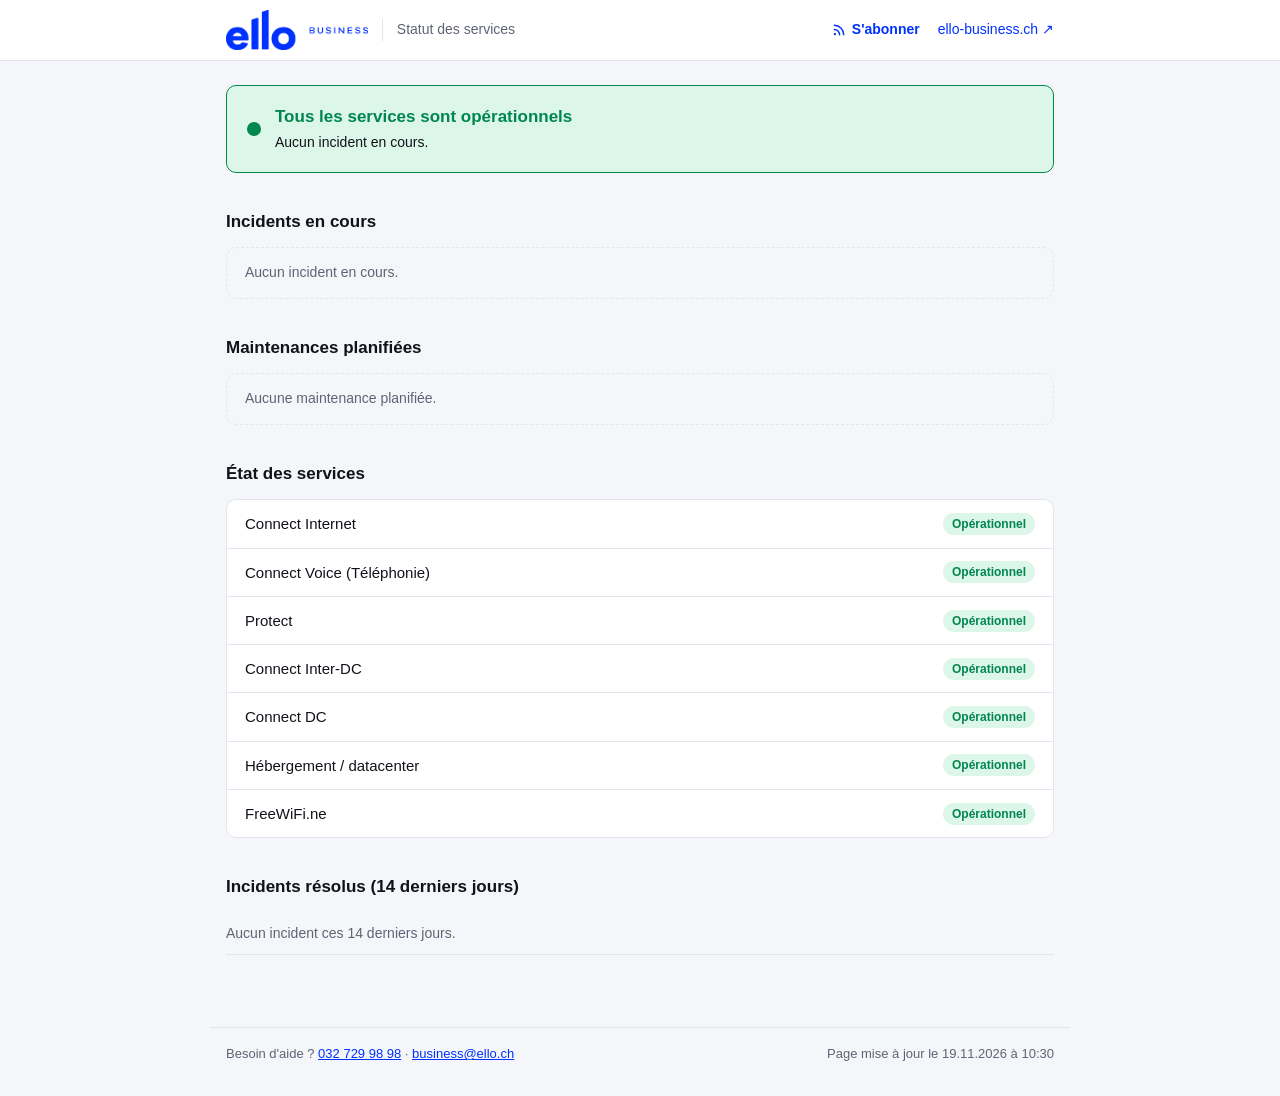
==== commit a17ccad4: "Flux RSS des incidents et maintenances + page « S'abonner » feed.xml est régénéré par le dashboard à" ====
--- a/index.html
+++ b/index.html
@@ -6,6 +6,7 @@
   <title>Statut des services — ello business</title>
   <meta name="description" content="État des services ello business : incidents en cours et maintenances planifiées.">
   <link rel="stylesheet" href="assets/style.css">
+  <link rel="alternate" type="application/rss+xml" title="Statut des services — ello business" href="feed.xml">
 </head>
 <!-- Contenu affiché depuis status.json (publié depuis le dashboard hotline) — voir assets/status.js -->
 <body data-page="index">
@@ -17,7 +18,10 @@
 <header class="site-header">
   <div class="wrap">
     <a class="logo" href="./"><img src="assets/logo-ello-business.png" alt="ello business" width="142" height="40"><span>Statut des services</span></a>
-    <nav><a href="https://ello-business.ch">ello-business.ch &#8599;</a></nav>
+    <nav>
+      <a class="rss" href="abonnement.html" title="Recevoir les incidents et maintenances dans Outlook, Teams ou un lecteur RSS"><svg viewBox="0 0 24 24" width="14" height="14" aria-hidden="true"><circle cx="5" cy="19" r="2" fill="currentColor"/><path d="M4 11a9 9 0 0 1 9 9M4 4a16 16 0 0 1 16 16" fill="none" stroke="currentColor" stroke-width="2.5" stroke-linecap="round"/></svg>S'abonner</a>
+      <a href="https://ello-business.ch">ello-business.ch &#8599;</a>
+    </nav>
   </div>
 </header>
 
--- a/assets/style.css
+++ b/assets/style.css
@@ -55,6 +55,9 @@
 @media (prefers-color-scheme: dark) { .logo img { filter: brightness(0) invert(1); } }
 @media (max-width: 420px) { .logo span { display: none; } }
 .site-header nav a { font-size: 14px; text-decoration: none; }
+.site-header nav { display: flex; align-items: center; gap: 18px; }
+.site-header nav .rss { display: inline-flex; align-items: center; gap: 6px; font-weight: 600; }
+@media (max-width: 520px) { .site-header nav a:not(.rss) { display: none; } }
 
 .site-footer { margin: 48px 0 32px; font-size: 13px; color: var(--muted); }
 .site-footer .wrap { display: flex; flex-wrap: wrap; justify-content: space-between; gap: 8px 24px; border-top: 1px solid var(--border); padding-top: 16px; }
@@ -190,3 +193,16 @@
   background: #D6002A; color: #fff; text-align: center;
   padding: 10px 16px; font-size: 14px;
 }
+
+/* ── Page d'abonnement (flux RSS) ───────────────────────────────────── */
+.feed-url {
+  display: flex; align-items: center; gap: 10px; flex-wrap: wrap;
+  background: var(--surface); border: 1px solid var(--border); border-radius: 10px; padding: 12px 14px;
+}
+.feed-url code { flex: 1; min-width: 0; overflow-wrap: anywhere; font-size: 14px; }
+.feed-url button {
+  font: inherit; font-size: 14px; font-weight: 600; cursor: pointer;
+  color: #fff; background: var(--brand); border: 0; border-radius: 8px; padding: 7px 14px;
+}
+.howto { margin: 0; padding-left: 22px; }
+.howto li { margin-bottom: 4px; }
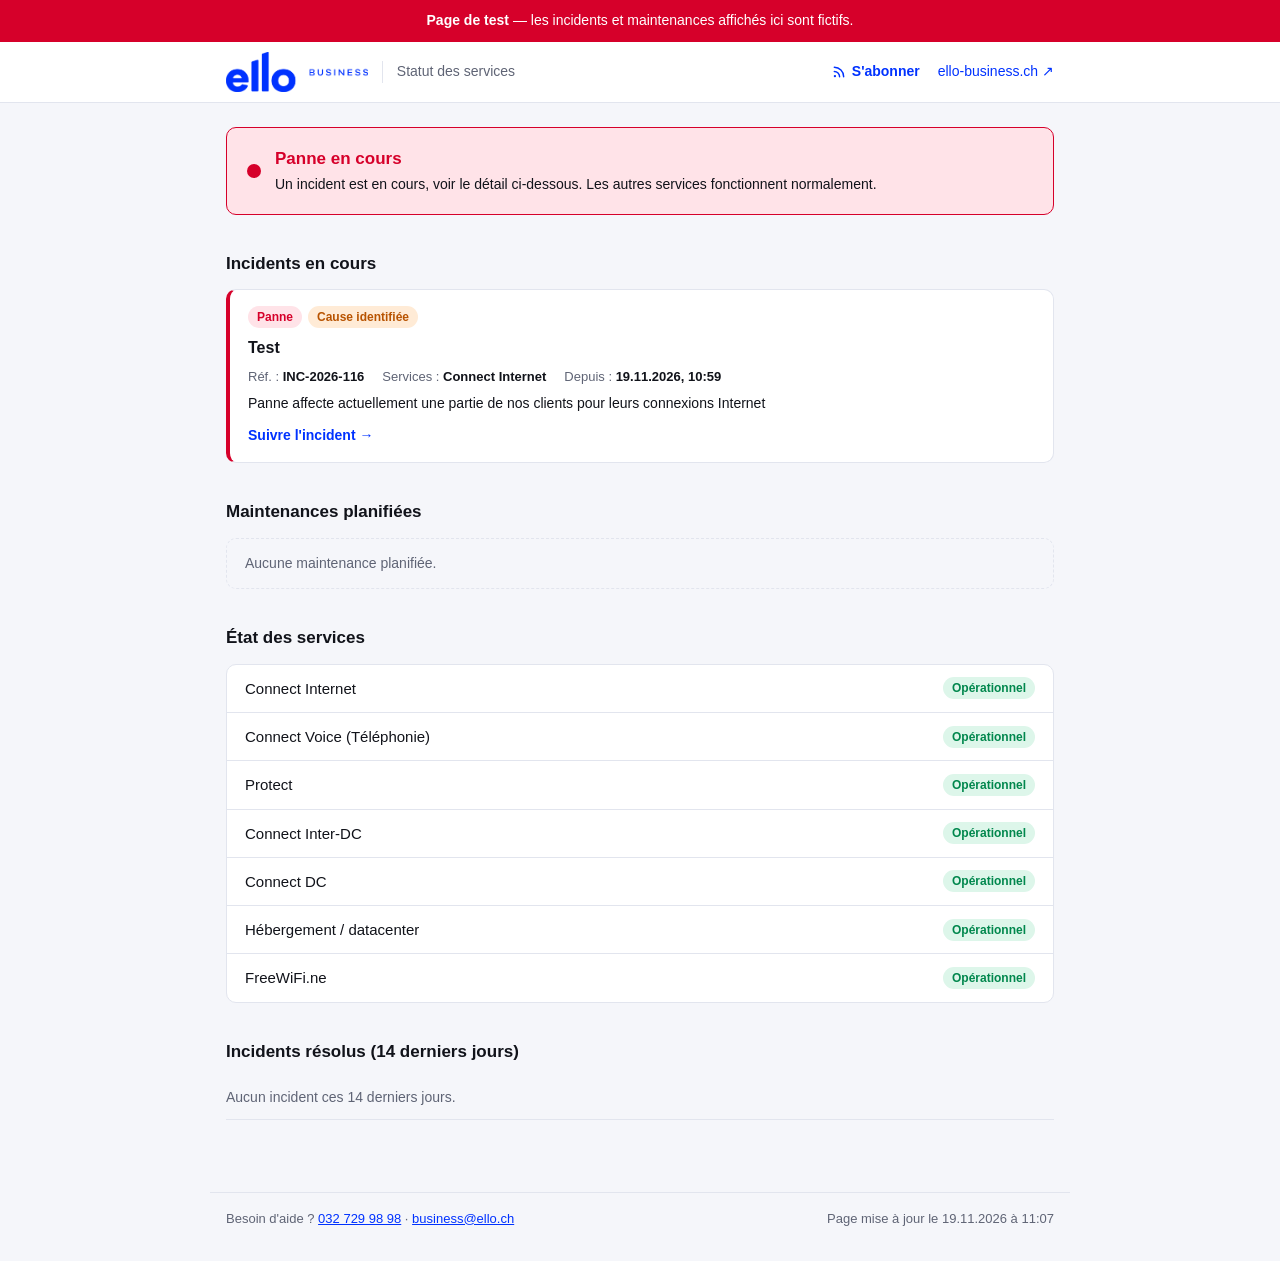
==== commit a1b78c27: "Flux RSS : incidents uniquement, textes de la page d'abonnement Les maintenances ne sont plus dans l" ====
--- a/index.html
+++ b/index.html
@@ -19,7 +19,7 @@
   <div class="wrap">
     <a class="logo" href="./"><img src="assets/logo-ello-business.png" alt="ello business" width="142" height="40"><span>Statut des services</span></a>
     <nav>
-      <a class="rss" href="abonnement.html" title="Recevoir les incidents et maintenances dans Outlook, Teams ou un lecteur RSS"><svg viewBox="0 0 24 24" width="14" height="14" aria-hidden="true"><circle cx="5" cy="19" r="2" fill="currentColor"/><path d="M4 11a9 9 0 0 1 9 9M4 4a16 16 0 0 1 16 16" fill="none" stroke="currentColor" stroke-width="2.5" stroke-linecap="round"/></svg>S'abonner</a>
+      <a class="rss" href="abonnement.html" title="Recevoir les incidents dans Teams, Outlook ou un lecteur RSS"><svg viewBox="0 0 24 24" width="14" height="14" aria-hidden="true"><circle cx="5" cy="19" r="2" fill="currentColor"/><path d="M4 11a9 9 0 0 1 9 9M4 4a16 16 0 0 1 16 16" fill="none" stroke="currentColor" stroke-width="2.5" stroke-linecap="round"/></svg>S'abonner</a>
       <a href="https://ello-business.ch">ello-business.ch &#8599;</a>
     </nav>
   </div>
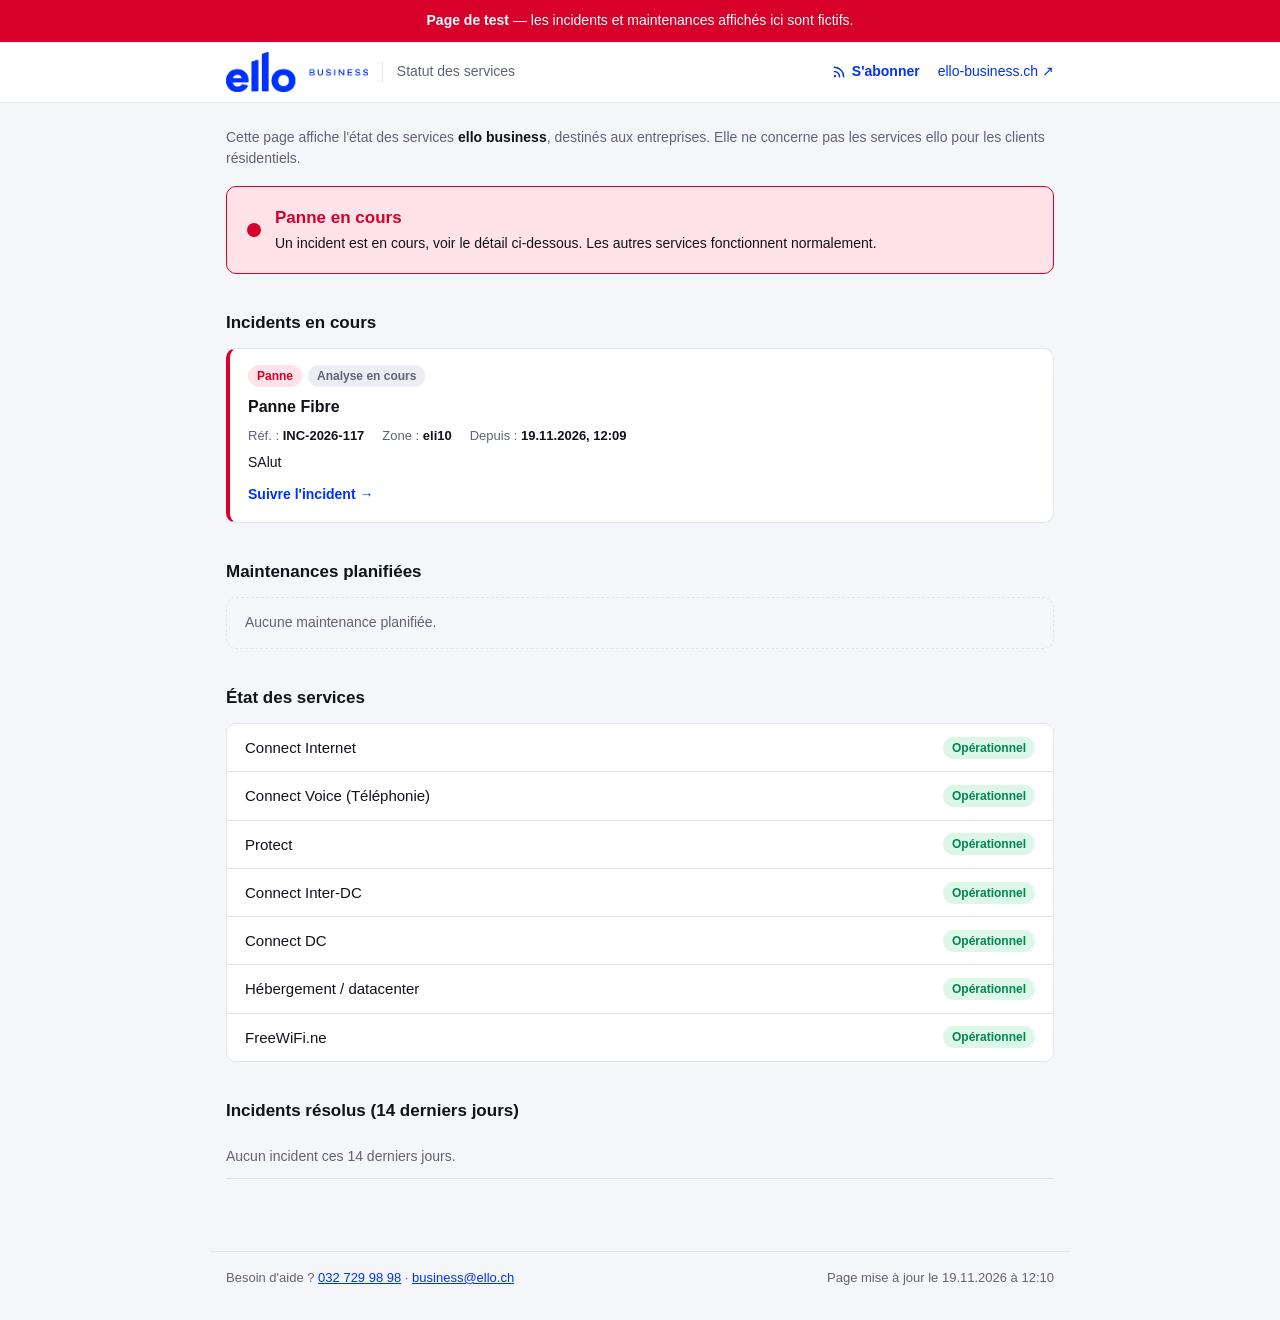
==== commit ed05b01f: "Phrase de périmètre : services ello business, pas résidentiels Indique en haut de la page d'accueil " ====
--- a/index.html
+++ b/index.html
@@ -26,6 +26,8 @@
 </header>
 
 <main class="wrap">
+
+  <p class="scope">Cette page affiche l'état des services <strong>ello business</strong>, destinés aux entreprises. Elle ne concerne pas les services ello pour les clients résidentiels.</p>
 
   <div class="overall neutral" id="overall" role="status">
     <span class="dot" aria-hidden="true"></span>
--- a/assets/style.css
+++ b/assets/style.css
@@ -206,3 +206,7 @@
 }
 .howto { margin: 0; padding-left: 22px; }
 .howto li { margin-bottom: 4px; }
+
+/* ── Périmètre de la page (business, pas résidentiel) ───────────────── */
+.scope { margin: 0 0 16px; font-size: 14px; color: var(--muted); }
+.scope strong { color: var(--text); }
